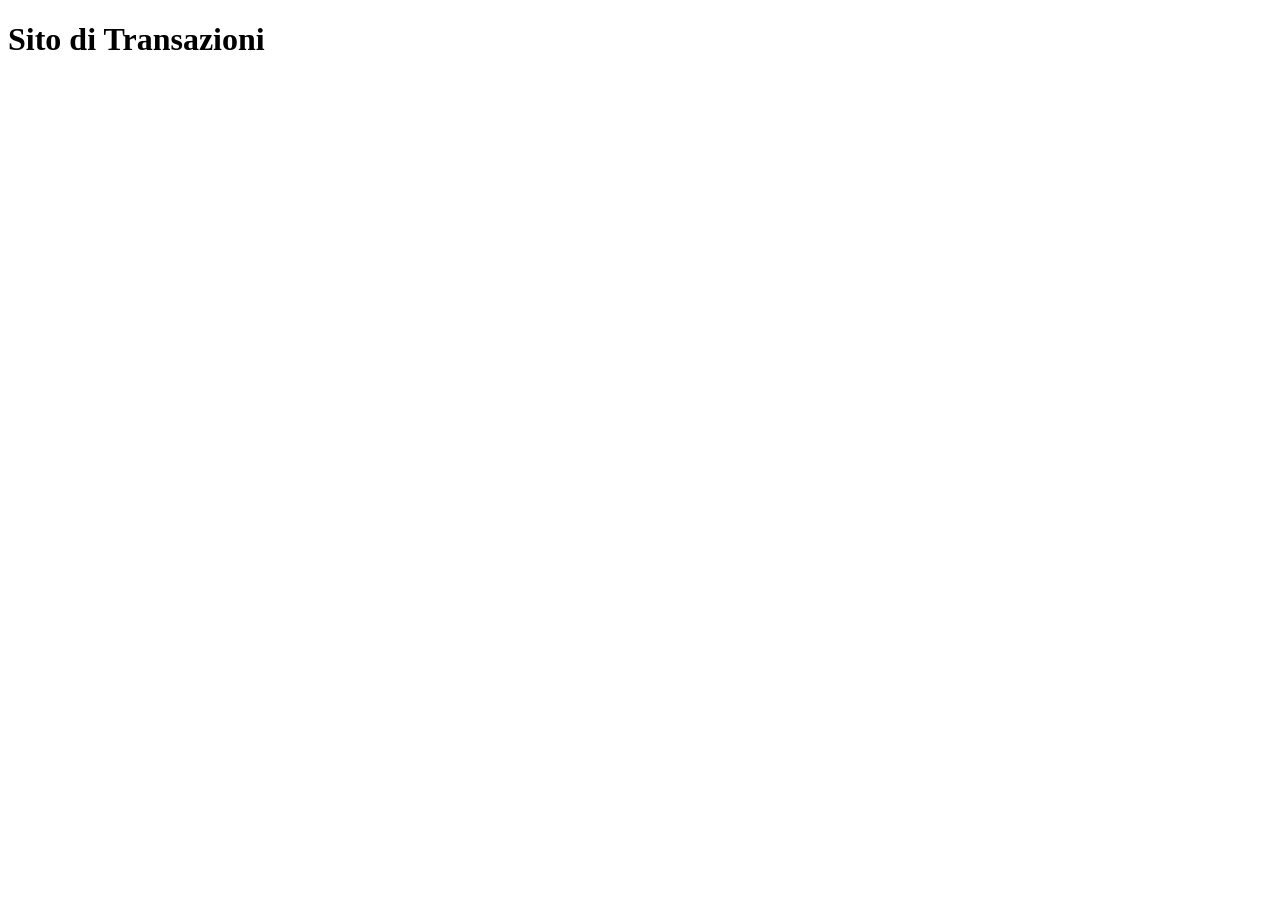
==== src/index.html @ 6e78d23b "Add files via upload" ====
<!DOCTYPE html>
<html>
    <head>
        <title>Bank Site</title>
        <link type="text/css" rel="stylesheet" href="styles/style.css" />
        <script src="script/script.js" defer></script>
    </head>
    <body>
        <nav></nav>

        <main>
            <div class="title">
                <h1 id="title">Sito di Transazioni</h1>
            </div>
        </main>

        <footer></footer>
    </body>
</html>
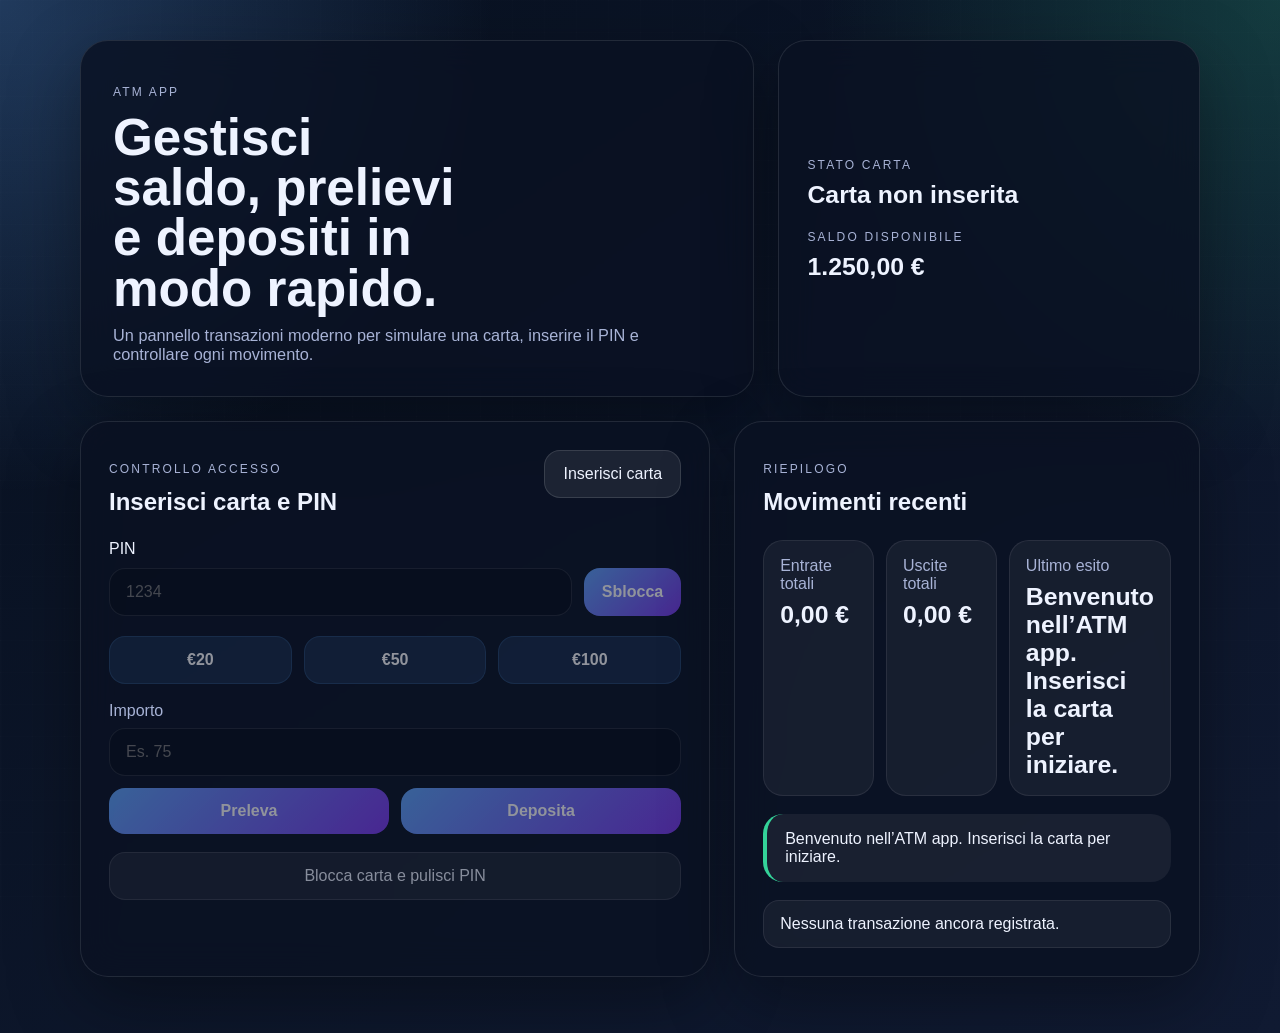
==== commit f5d8a12f: "Revamp index.html for ATM application layout" ====
--- a/src/index.html
+++ b/src/index.html
@@ -1,19 +1,100 @@
 <!DOCTYPE html>
 <html>
     <head>
-        <title>Bank Site</title>
+        <meta charset="utf-8" />
+        <meta name="viewport" content="width=device-width, initial-scale=1" />
+        <title>ATM App</title>
         <link type="text/css" rel="stylesheet" href="styles/style.css" />
         <script src="script/script.js" defer></script>
     </head>
     <body>
-        <nav></nav>
+        <main class="app-shell">
+            <section class="hero">
+                <div class="hero-copy">
+                    <p class="eyebrow">ATM App</p>
+                    <h1>Gestisci saldo, prelievi e depositi in modo rapido.</h1>
+                    <p class="hero-text">Un pannello transazioni moderno per simulare una carta, inserire il PIN e controllare ogni movimento.</p>
+                </div>
 
-        <main>
-            <div class="title">
-                <h1 id="title">Sito di Transazioni</h1>
-            </div>
+                <div class="status-card">
+                    <div>
+                        <span class="status-label">Stato carta</span>
+                        <strong id="card-status">Carta non inserita</strong>
+                    </div>
+                    <div>
+                        <span class="status-label">Saldo disponibile</span>
+                        <strong id="balance-value">€ 0,00</strong>
+                    </div>
+                </div>
+            </section>
+
+            <section class="atm-layout">
+                <article class="atm-panel">
+                    <div class="panel-header">
+                        <div>
+                            <p class="panel-kicker">Controllo accesso</p>
+                            <h2>Inserisci carta e PIN</h2>
+                        </div>
+                        <button id="insert-card-btn" class="ghost-button" type="button">Inserisci carta</button>
+                    </div>
+
+                    <div class="pin-row">
+                        <label for="pin-input">PIN</label>
+                        <div class="pin-input-group">
+                            <input id="pin-input" type="password" inputmode="numeric" maxlength="4" placeholder="1234" />
+                            <button id="unlock-btn" type="button">Sblocca</button>
+                        </div>
+                    </div>
+
+                    <div class="quick-actions">
+                        <button class="quick-btn" data-amount="20" type="button">€20</button>
+                        <button class="quick-btn" data-amount="50" type="button">€50</button>
+                        <button class="quick-btn" data-amount="100" type="button">€100</button>
+                    </div>
+
+                    <div class="transaction-grid">
+                        <label class="field">
+                            <span>Importo</span>
+                            <input id="amount-input" type="number" min="1" step="1" placeholder="Es. 75" />
+                        </label>
+
+                        <div class="action-buttons">
+                            <button id="withdraw-btn" type="button">Preleva</button>
+                            <button id="deposit-btn" type="button">Deposita</button>
+                        </div>
+                    </div>
+
+                    <button id="reset-btn" class="secondary-button" type="button">Blocca carta e pulisci PIN</button>
+                </article>
+
+                <article class="atm-panel summary-panel">
+                    <div class="panel-header">
+                        <div>
+                            <p class="panel-kicker">Riepilogo</p>
+                            <h2>Movimenti recenti</h2>
+                        </div>
+                    </div>
+
+                    <div class="summary-metrics">
+                        <div>
+                            <span>Entrate totali</span>
+                            <strong id="deposit-total">€ 0,00</strong>
+                        </div>
+                        <div>
+                            <span>Uscite totali</span>
+                            <strong id="withdraw-total">€ 0,00</strong>
+                        </div>
+                        <div>
+                            <span>Ultimo esito</span>
+                            <strong id="last-status">In attesa</strong>
+                        </div>
+                    </div>
+
+                    <div class="message-box" id="message-box" aria-live="polite">Inserisci la carta per iniziare.</div>
+
+                    <ul id="transaction-list" class="transaction-list"></ul>
+                </article>
+            </section>
         </main>
-
-        <footer></footer>
     </body>
-</html>+</html>
--- a/src/styles/style.css
+++ b/src/styles/style.css
@@ -0,0 +1,327 @@
+* {
+	box-sizing: border-box;
+}
+
+:root {
+	--bg: #081120;
+	--bg-2: #101a32;
+	--panel: rgba(10, 18, 35, 0.82);
+	--panel-border: rgba(255, 255, 255, 0.1);
+	--text: #eef3ff;
+	--muted: #a8b3d6;
+	--accent: #34d399;
+	--accent-2: #60a5fa;
+	--danger: #fb7185;
+	--warning: #fbbf24;
+	--shadow: 0 24px 70px rgba(0, 0, 0, 0.35);
+}
+
+html,
+body {
+	min-height: 100%;
+}
+
+body {
+	margin: 0;
+	font-family: "Trebuchet MS", "Segoe UI", sans-serif;
+	color: var(--text);
+	background:
+		radial-gradient(circle at top left, rgba(96, 165, 250, 0.28), transparent 30%),
+		radial-gradient(circle at top right, rgba(52, 211, 153, 0.2), transparent 28%),
+		linear-gradient(145deg, var(--bg), var(--bg-2));
+}
+
+body::before {
+	content: "";
+	position: fixed;
+	inset: 0;
+	background-image: linear-gradient(rgba(255, 255, 255, 0.03) 1px, transparent 1px), linear-gradient(90deg, rgba(255, 255, 255, 0.03) 1px, transparent 1px);
+	background-size: 32px 32px;
+	pointer-events: none;
+	opacity: 0.35;
+}
+
+.app-shell {
+	width: min(1120px, calc(100% - 32px));
+	margin: 0 auto;
+	padding: 40px 0 56px;
+	position: relative;
+	z-index: 1;
+}
+
+.hero {
+	display: grid;
+	grid-template-columns: 1.6fr 1fr;
+	gap: 24px;
+	align-items: stretch;
+	margin-bottom: 24px;
+}
+
+.hero-copy,
+.status-card,
+.atm-panel {
+	background: var(--panel);
+	border: 1px solid var(--panel-border);
+	box-shadow: var(--shadow);
+	backdrop-filter: blur(18px);
+}
+
+.hero-copy {
+	border-radius: 28px;
+	padding: 32px;
+}
+
+.eyebrow,
+.panel-kicker,
+.status-label {
+	text-transform: uppercase;
+	letter-spacing: 0.18em;
+	font-size: 0.75rem;
+	color: var(--muted);
+}
+
+.hero h1 {
+	margin: 14px 0 12px;
+	font-size: clamp(2.4rem, 4vw, 4.3rem);
+	line-height: 0.98;
+	max-width: 12ch;
+}
+
+.hero-text {
+	margin: 0;
+	max-width: 62ch;
+	color: var(--muted);
+	font-size: 1.02rem;
+}
+
+.status-card {
+	border-radius: 28px;
+	padding: 28px;
+	display: grid;
+	gap: 18px;
+	align-content: center;
+}
+
+.status-card strong,
+.summary-metrics strong {
+	display: block;
+	margin-top: 8px;
+	font-size: 1.55rem;
+}
+
+.atm-layout {
+	display: grid;
+	grid-template-columns: 1.15fr 0.85fr;
+	gap: 24px;
+}
+
+.atm-panel {
+	border-radius: 28px;
+	padding: 28px;
+}
+
+.panel-header {
+	display: flex;
+	justify-content: space-between;
+	align-items: flex-start;
+	gap: 16px;
+	margin-bottom: 24px;
+}
+
+.panel-header h2 {
+	margin: 6px 0 0;
+	font-size: 1.5rem;
+}
+
+button,
+input {
+	font: inherit;
+}
+
+button {
+	border: 0;
+	border-radius: 16px;
+	padding: 14px 18px;
+	cursor: pointer;
+	transition: transform 0.18s ease, opacity 0.18s ease, background 0.18s ease;
+}
+
+button:hover {
+	transform: translateY(-1px);
+}
+
+button:disabled,
+input:disabled {
+	opacity: 0.55;
+	cursor: not-allowed;
+}
+
+#unlock-btn,
+#withdraw-btn,
+#deposit-btn,
+.quick-btn {
+	background: linear-gradient(135deg, var(--accent-2), #7c3aed);
+	color: white;
+	font-weight: 700;
+}
+
+.ghost-button,
+.secondary-button {
+	background: rgba(255, 255, 255, 0.08);
+	color: var(--text);
+	border: 1px solid rgba(255, 255, 255, 0.12);
+}
+
+.secondary-button {
+	width: 100%;
+	margin-top: 18px;
+}
+
+.pin-row {
+	display: grid;
+	gap: 10px;
+	margin-bottom: 20px;
+}
+
+.pin-input-group,
+.transaction-grid,
+.action-buttons,
+.quick-actions,
+.summary-metrics {
+	display: grid;
+	gap: 12px;
+}
+
+.pin-input-group {
+	grid-template-columns: 1fr auto;
+}
+
+input {
+	width: 100%;
+	border-radius: 16px;
+	border: 1px solid rgba(255, 255, 255, 0.12);
+	background: rgba(4, 10, 20, 0.55);
+	color: var(--text);
+	padding: 14px 16px;
+	outline: none;
+}
+
+input:focus {
+	border-color: rgba(96, 165, 250, 0.9);
+	box-shadow: 0 0 0 3px rgba(96, 165, 250, 0.15);
+}
+
+.quick-actions {
+	grid-template-columns: repeat(3, 1fr);
+	margin-bottom: 18px;
+}
+
+.quick-btn {
+	background: rgba(96, 165, 250, 0.16);
+	border: 1px solid rgba(96, 165, 250, 0.2);
+}
+
+.field span,
+.summary-metrics span {
+	display: block;
+	color: var(--muted);
+	margin-bottom: 8px;
+}
+
+.action-buttons {
+	grid-template-columns: repeat(2, 1fr);
+}
+
+.summary-panel {
+	display: flex;
+	flex-direction: column;
+}
+
+.summary-metrics {
+	grid-template-columns: repeat(3, 1fr);
+	margin-bottom: 18px;
+}
+
+.summary-metrics div {
+	border-radius: 20px;
+	padding: 16px;
+	background: rgba(255, 255, 255, 0.05);
+	border: 1px solid rgba(255, 255, 255, 0.08);
+}
+
+.message-box {
+	border-radius: 20px;
+	padding: 16px 18px;
+	margin-bottom: 18px;
+	background: rgba(255, 255, 255, 0.06);
+	border-left: 4px solid var(--accent);
+	color: var(--text);
+}
+
+.message-box.error {
+	border-left-color: var(--danger);
+}
+
+.message-box.warning {
+	border-left-color: var(--warning);
+}
+
+.transaction-list {
+	list-style: none;
+	padding: 0;
+	margin: 0;
+	display: grid;
+	gap: 12px;
+}
+
+.transaction-list li {
+	padding: 14px 16px;
+	border-radius: 16px;
+	background: rgba(255, 255, 255, 0.05);
+	border: 1px solid rgba(255, 255, 255, 0.08);
+	display: flex;
+	justify-content: space-between;
+	gap: 12px;
+}
+
+.transaction-list time {
+	color: var(--muted);
+	white-space: nowrap;
+}
+
+@media (max-width: 900px) {
+	.hero,
+	.atm-layout,
+	.summary-metrics {
+		grid-template-columns: 1fr;
+	}
+
+	.hero h1 {
+		max-width: none;
+	}
+}
+
+@media (max-width: 640px) {
+	.app-shell {
+		width: min(100% - 20px, 1120px);
+		padding: 20px 0 32px;
+	}
+
+	.hero-copy,
+	.status-card,
+	.atm-panel {
+		padding: 20px;
+		border-radius: 22px;
+	}
+
+	.panel-header,
+	.pin-input-group,
+	.action-buttons,
+	.quick-actions {
+		grid-template-columns: 1fr;
+	}
+
+	.panel-header {
+		flex-direction: column;
+	}
+}
